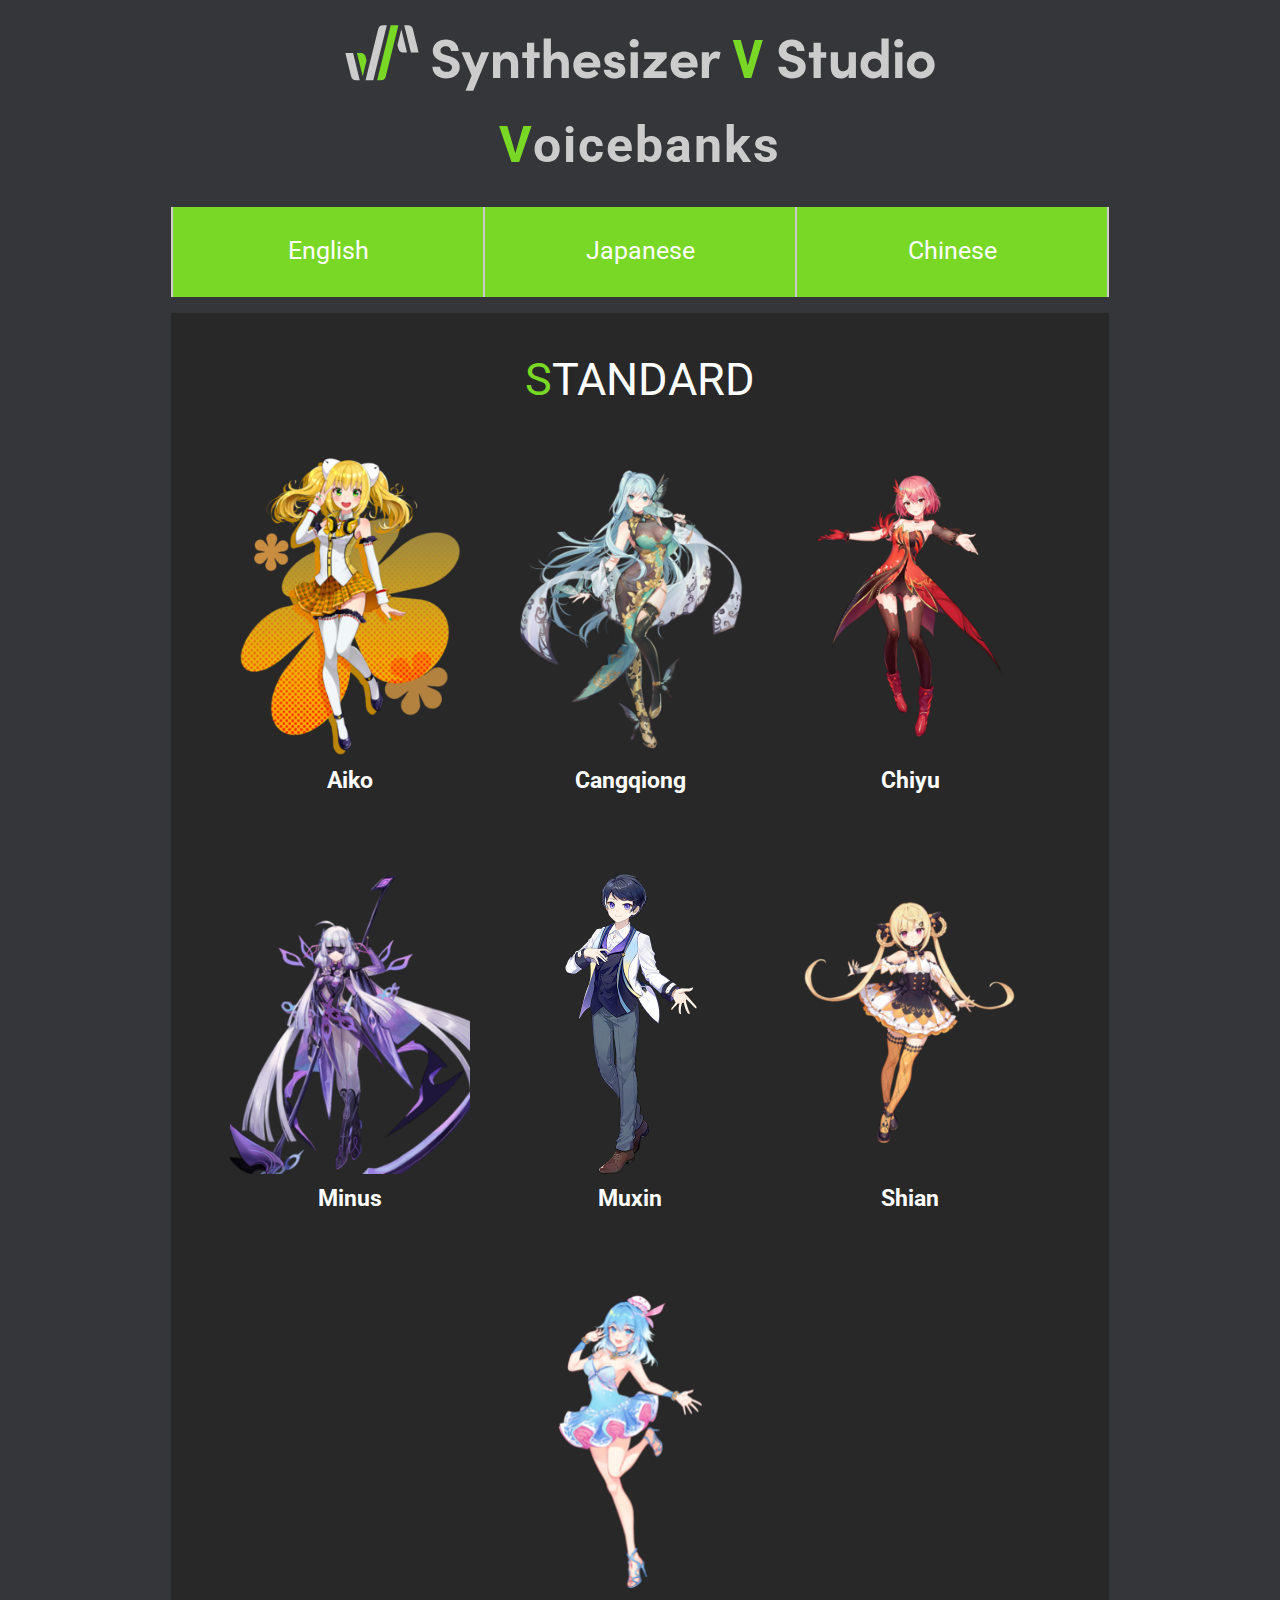
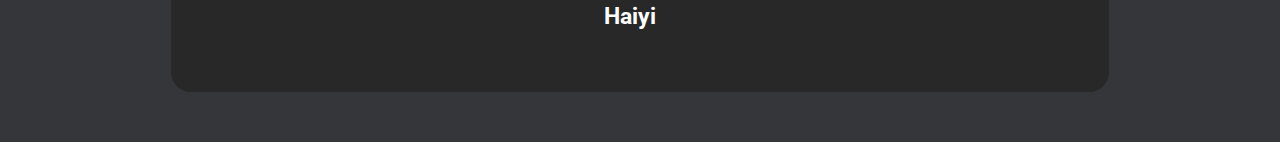
==== chinese.html @ 0a7e115d "Adding the project" ====
<html lang="en">
    <head>
        <meta charset="UTF-8" />
        <meta http-equiv="X-UA-Compatible" content="IE=edge" />
        <meta name="viewport" content="width=device-width, initial-scale=1.0" />
        <title>Synthesizer V Voicebanks</title>
        <link rel="stylesheet" href="styles.css" />
        <link rel="preconnect" href="https://fonts.googleapis.com" />
        <link rel="preconnect" href="https://fonts.gstatic.com" crossorigin />
        <link href="https://fonts.googleapis.com/css2?family=Roboto&display=swap" rel="stylesheet" />
    </head>
    <body>
        <header class="homepage">
            <a href="index.html">
                <img class="logo" src="img/synthv.svg" alt="synthv logo" />
                <h1>Voicebanks</h1>
            </a>
        </header>

        <nav>
            <div class="menu">
                <ul>
                    <li><a href="english.html">English</a></li>
                    <li><a href="japanese.html">Japanese</a></li>
                    <li><a href="chinese.html">Chinese</a></li>
                </ul>
            </div>
        </nav>
        <article>
            <div class="content">
                <header class="type">Standard</header>
                <div class="voicebankrow">
                    <div class="voicebank">
                        <audio id="aiko" src="snd/aiko.mp3" preload="auto"></audio>
                        <img
                            src="img/aiko.png"
                            alt="aiko"
                            class="voicebankimg"
                            onclick="var sounds = document.getElementsByTagName('audio'); for(i=0; i<sounds.length; i++) {sounds[i].pause(); sounds[i].currentTime = 0; } document.getElementById('aiko').play();"
                        />
                        <br />
                        <h3>Aiko</h3>
                    </div>
                    <div class="voicebank">
                        <audio id="cangqiong" src="snd/cangqiong.mp3" preload="auto"></audio>
                        <img
                            src="img/cangqiong.png"
                            alt="cangqiong"
                            class="voicebankimg"
                            onclick="var sounds = document.getElementsByTagName('audio'); for(i=0; i<sounds.length; i++) {sounds[i].pause(); sounds[i].currentTime = 0; } document.getElementById('cangqiong').play();"
                        />
                        <br />
                        <h3>Cangqiong</h3>
                    </div>
                    <div class="voicebank">
                        <audio id="chiyu" src="snd/chiyu.mp3" preload="auto"></audio>
                        <img
                            src="img/chiyu.png"
                            alt="chiyu"
                            class="voicebankimg"
                            onclick="var sounds = document.getElementsByTagName('audio'); for(i=0; i<sounds.length; i++) {sounds[i].pause(); sounds[i].currentTime = 0; } document.getElementById('chiyu').play();"
                        />
                        <br />
                        <h3>Chiyu</h3>
                    </div>
                    <div style="clear: both"></div>
                </div>
                <br /><br />
                <div class="voicebankrow">
                    <div class="voicebank">
                        <audio id="minus" src="snd/minus.mp3" preload="auto"></audio>
                        <img
                            src="img/minus.png"
                            alt="minus"
                            class="voicebankimg"
                            onclick="var sounds = document.getElementsByTagName('audio'); for(i=0; i<sounds.length; i++) {sounds[i].pause(); sounds[i].currentTime = 0; } document.getElementById('minus').play();"
                        />
                        <br />
                        <h3>Minus</h3>
                    </div>
                    <div class="voicebank">
                        <audio id="muxin" src="snd/muxin.mp3" preload="auto"></audio>
                        <img
                            src="img/muxin.png"
                            alt="muxin"
                            class="voicebankimg"
                            onclick="var sounds = document.getElementsByTagName('audio'); for(i=0; i<sounds.length; i++) {sounds[i].pause(); sounds[i].currentTime = 0; } document.getElementById('muxin').play();"
                        />
                        <br />
                        <h3>Muxin</h3>
                    </div>
                    <div class="voicebank">
                        <audio id="shian" src="snd/shian.mp3" preload="auto"></audio>
                        <img
                            src="img/shian.png"
                            alt="shian"
                            class="voicebankimg"
                            onclick="var sounds = document.getElementsByTagName('audio'); for(i=0; i<sounds.length; i++) {sounds[i].pause(); sounds[i].currentTime = 0; } document.getElementById('shian').play();"
                        />
                        <br />
                        <h3>Shian</h3>
                    </div>
                    <div style="clear: both"></div>
                </div>
                <br />
                <br />
                <div class="voicebankrow">
                    <div class="voicebank"></div>
                    <div class="voicebank">
                        <audio id="haiyi" src="snd/haiyi.mp3" preload="auto"></audio>
                        <img
                            src="img/haiyi.png"
                            alt="haiyi"
                            class="voicebankimg"
                            onclick="var sounds = document.getElementsByTagName('audio'); for(i=0; i<sounds.length; i++) {sounds[i].pause(); sounds[i].currentTime = 0; } document.getElementById('haiyi').play();"
                        />
                        <br />
                        <h3>Haiyi</h3>
                    </div>
                </div>
                <div style="clear: both"></div>
            </div>
        </article>
    </body>
</html>
---- styles.css ----
body {
    background-color: rgb(53, 54, 58);
    font-family: "Roboto", sans-serif;
    margin-bottom: 50px;
}


.menu {
    margin-left: auto;
    margin-right: auto;
    text-align: center;
}

li {
    display: inline-block;
    width: 310px;
    height: 90px;
    font-size: 25px;
    border-right: 2px solid rgb(204, 204, 204);
    color: white;
    background-color: #79d825;
    margin: 0;
    padding: 0;
    margin-right: -4px;
    line-height: 350%;
}

li > a {
    color: white;
    text-decoration: none;
    display: block;
    width: 100%;
    height: 100%;
}

li:hover {
    cursor: pointer;
    background-color: #68c714;
    color: rgb(204, 204, 204);
}

li:first-child {
    border-left: 2px solid rgb(204, 204, 204);
}

li:last-child {
    margin-right: 0;
}

.logo {
    margin-top: 20px;
    display: block;
    margin-left: auto;
    margin-right: auto;
    width: 600;
}

h1 {
    margin-left: auto;
    margin-right: auto;
    color: rgb(204, 204, 204);
    font-size: 50px;
    letter-spacing: 2px;
    text-align: center;
    margin-top: 20px;
}

h1::first-letter {
    color: #79d825;
}

ul {
    padding: 0;
}

.content {
    width: 878px;
    background-color: rgb(40, 40, 40);
    margin-left: auto;
    margin-right: auto;
    padding: 30px;
    padding-top: 10px;
    color: rgb(204, 204, 204);
    border-bottom-right-radius: 20px;
    border-bottom-left-radius: 20px;
    font-size: 20px;
}

h2 {
    color: white;
    font-size: 30px;
}

.homepage {
    width: 600px;
    margin-left: auto;
    margin-right: auto;
}

a {
    text-decoration: none;
}

.voicebankimg {
    height: 300px;
    max-width: 280px;

}

.voicebank {
    width: 280px;
    height: 350px;
    text-align: center;
    float: left;
    transition: all 0.5s ease-in-out;
}

.voicebank:hover
{
    transform: scale(1.3);
    cursor: pointer;
}

.voicebankrow {
    width: 860px;
    height: 360px;
    margin-right: auto;
    margin-left: auto;
    text-align: center;
    margin-bottom: 10px;
}

h3 {
    margin-top: 10px;
    color: white;
}

.type
{
    text-align: center;
    color: white;
    font-size: 45px;
    text-transform: uppercase;
    margin-top: 30px;
    margin-bottom: 50px;
}

.type::first-letter
{
    color: #79d825;
}
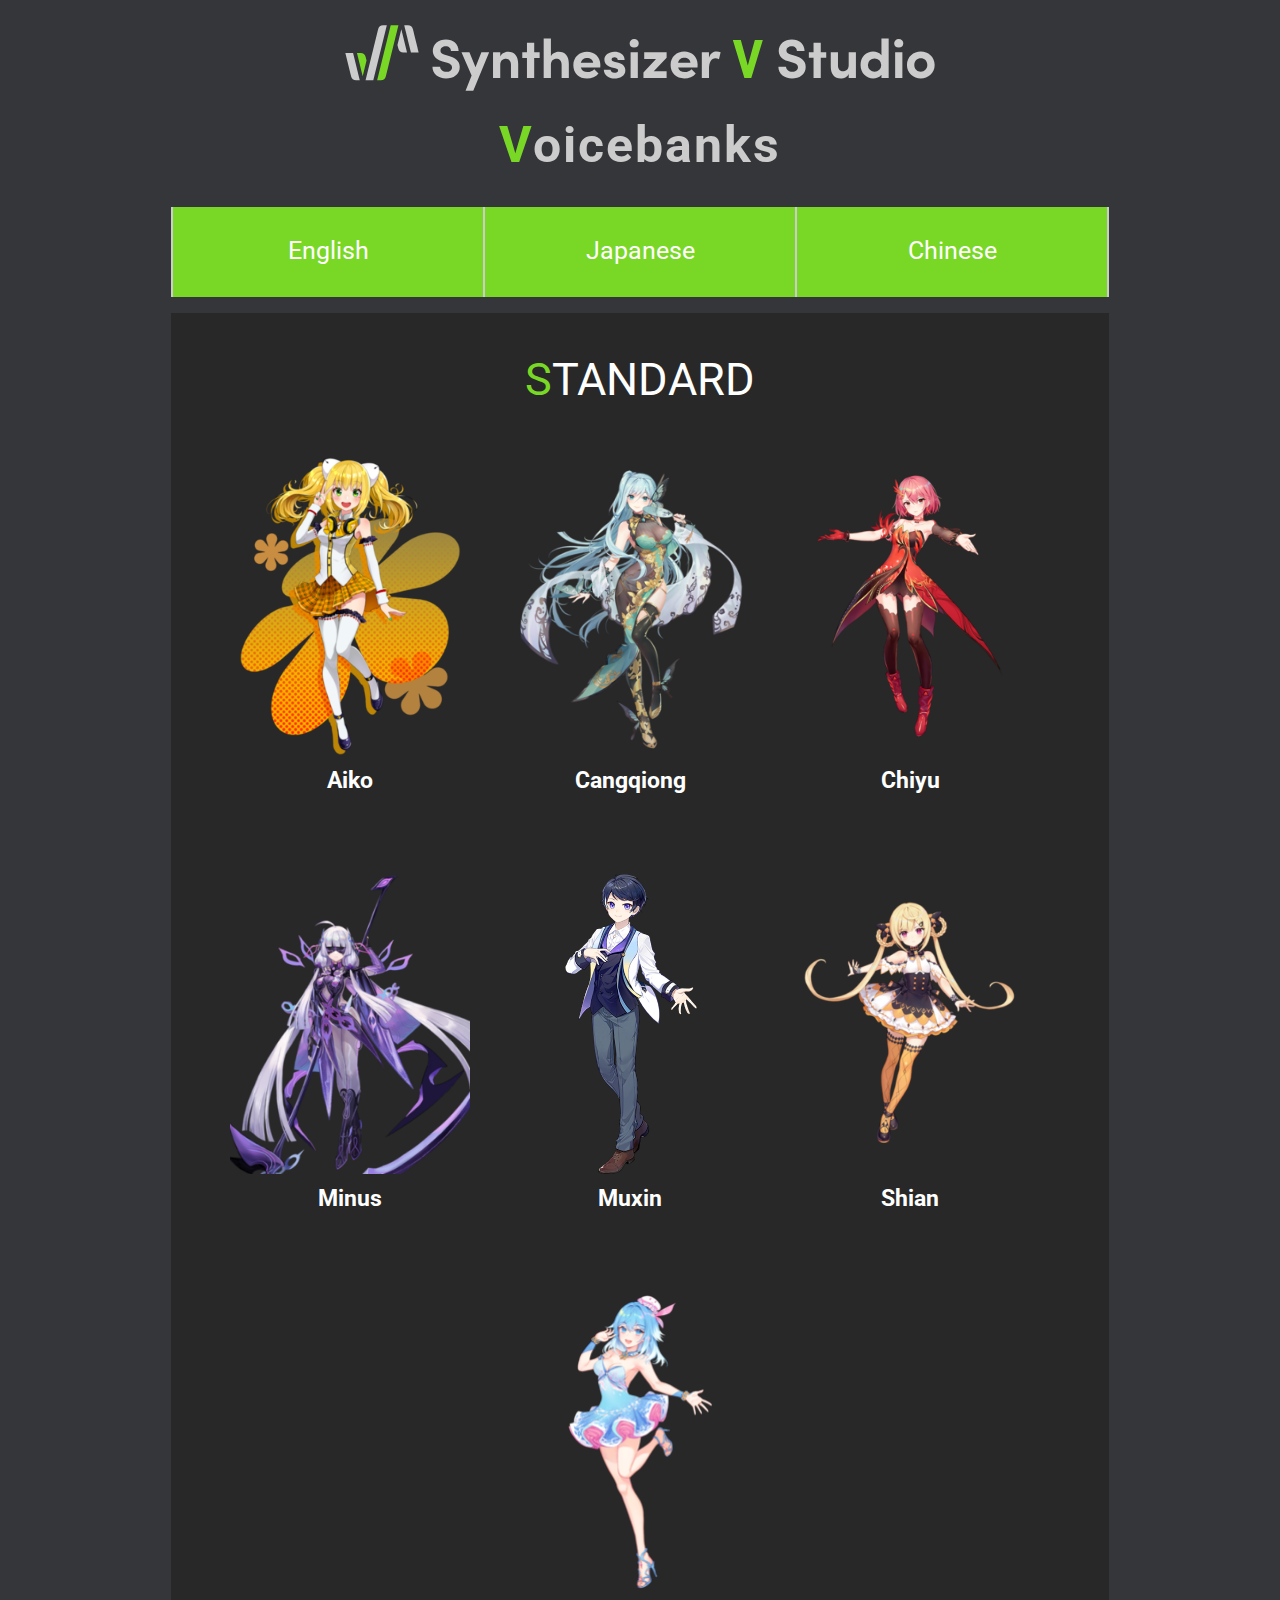
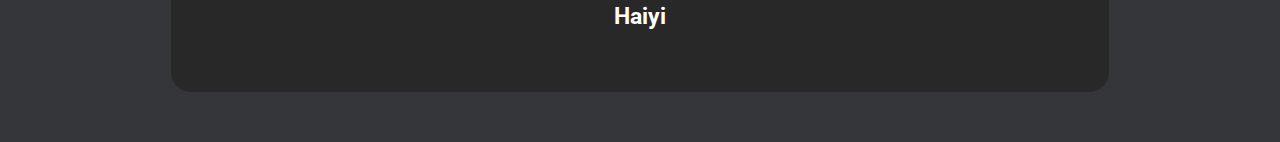
==== commit c05b40ab: "Improved positioning" ====
--- a/chinese.html
+++ b/chinese.html
@@ -105,8 +105,7 @@
                 <br />
                 <br />
                 <div class="voicebankrow">
-                    <div class="voicebank"></div>
-                    <div class="voicebank">
+                    <div class="voicebank" style="margin-left: auto; margin-right: auto; float: none">
                         <audio id="haiyi" src="snd/haiyi.mp3" preload="auto"></audio>
                         <img
                             src="img/haiyi.png"
